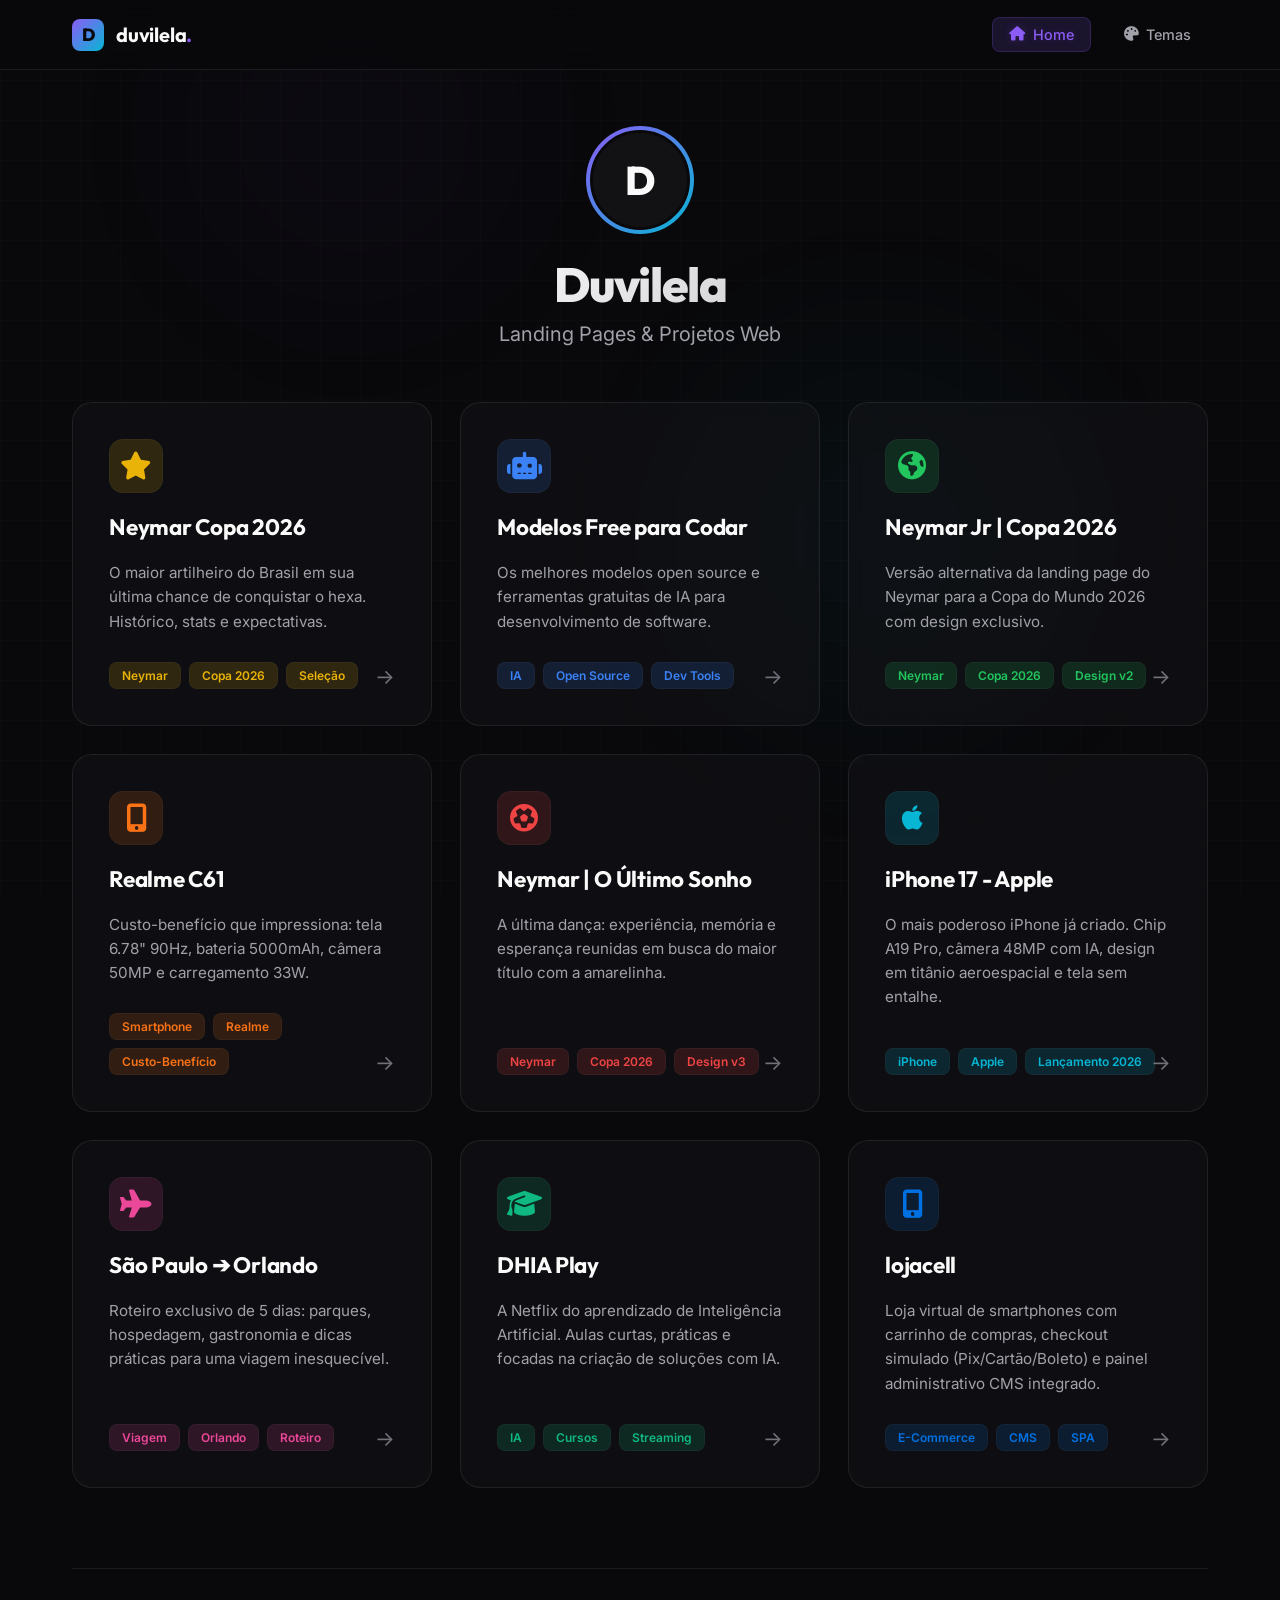
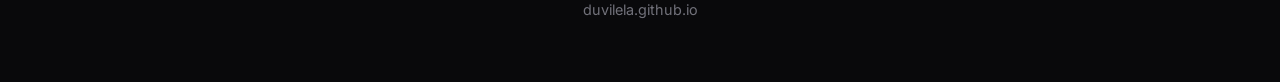
==== index.html @ 88ea94c5 "feat: add lojacell e-commerce store project and integrate into hub themes" ====
<!DOCTYPE html>
<html lang="pt-BR">
<head>
    <meta charset="UTF-8">
    <meta name="viewport" content="width=device-width, initial-scale=1.0">
    <title>duvilela | Portfólio de Projetos Web</title>
    <!-- Google Fonts & FontAwesome -->
    <link href="https://fonts.googleapis.com/css2?family=Inter:wght@300;400;500;600;700&family=Outfit:wght@400;500;600;700;800&display=swap" rel="stylesheet">
    <link href="https://cdnjs.cloudflare.com/ajax/libs/font-awesome/6.4.0/css/all.min.css" rel="stylesheet">
    <style>
        * { margin: 0; padding: 0; box-sizing: border-box; }

        :root {
            --bg: #09090b;
            --bg-card: rgba(24, 24, 27, 0.45);
            --bg-card-hover: rgba(24, 24, 27, 0.75);
            --border: rgba(255, 255, 255, 0.08);
            --text-primary: #fafafa;
            --text-secondary: #a1a1aa;
            --text-muted: #71717a;
            
            --accent-purple: #8b5cf6;
            --accent-purple-glow: rgba(139, 92, 246, 0.15);
            --accent-cyan: #06b6d4;
            --accent-cyan-glow: rgba(6, 182, 212, 0.15);
            
            --font-title: 'Outfit', sans-serif;
            --font-body: 'Inter', sans-serif;
            --transition: all 0.3s cubic-bezier(0.4, 0, 0.2, 1);
        }

        body {
            font-family: var(--font-body);
            background: var(--bg);
            color: var(--text-primary);
            min-height: 100vh;
            display: flex;
            flex-direction: column;
            padding-top: 90px;
            overflow-x: hidden;
        }

        /* Ambient Glow & Grid */
        .grid-bg {
            position: fixed;
            inset: 0;
            z-index: -2;
            background-size: 40px 40px;
            background-image: 
                linear-gradient(to right, rgba(255, 255, 255, 0.015) 1px, transparent 1px),
                linear-gradient(to bottom, rgba(255, 255, 255, 0.015) 1px, transparent 1px);
            pointer-events: none;
        }

        .orb {
            position: fixed;
            border-radius: 50%;
            filter: blur(100px);
            z-index: -1;
            opacity: 0.45;
            pointer-events: none;
        }
        .orb-1 {
            top: -10%;
            left: 10%;
            width: 450px;
            height: 450px;
            background: radial-gradient(circle, var(--accent-purple-glow) 0%, transparent 70%);
        }
        .orb-2 {
            bottom: 10%;
            right: 10%;
            width: 550px;
            height: 550px;
            background: radial-gradient(circle, var(--accent-cyan-glow) 0%, transparent 70%);
        }

        /* Loading Bar */
        .loading-bar {
            position: fixed;
            top: 70px;
            left: 0;
            height: 3px;
            background: linear-gradient(90deg, var(--accent-cyan), var(--accent-purple));
            width: 0%;
            z-index: 1001;
            transition: width 0.4s ease, opacity 0.3s ease;
            opacity: 0;
            pointer-events: none;
        }
        .loading-bar.loading {
            opacity: 1;
            width: 70%;
        }
        .loading-bar.loaded {
            width: 100%;
            opacity: 0;
        }

        /* Fixed Navbar */
        .navbar {
            position: fixed;
            top: 0;
            left: 0;
            right: 0;
            height: 70px;
            z-index: 1000;
            background: rgba(9, 9, 11, 0.75);
            backdrop-filter: blur(12px);
            -webkit-backdrop-filter: blur(12px);
            border-bottom: 1px solid var(--border);
            display: flex;
            align-items: center;
        }

        .nav-container {
            max-width: 1200px;
            width: 100%;
            margin: 0 auto;
            padding: 0 2rem;
            display: flex;
            justify-content: space-between;
            align-items: center;
        }

        .nav-left {
            display: flex;
            align-items: center;
        }

        .nav-brand {
            display: flex;
            align-items: center;
            gap: 0.75rem;
            text-decoration: none;
            color: var(--text-primary);
            font-family: var(--font-title);
            font-weight: 700;
            font-size: 1.25rem;
            letter-spacing: -0.01em;
            cursor: pointer;
            transition: var(--transition);
        }

        .brand-avatar {
            width: 32px;
            height: 32px;
            border-radius: 8px;
            background: linear-gradient(135deg, var(--accent-purple), var(--accent-cyan));
            color: var(--bg);
            display: flex;
            align-items: center;
            justify-content: center;
            font-weight: 800;
            font-size: 1.1rem;
        }

        .nav-brand .dot {
            color: var(--accent-purple);
            transition: var(--transition);
        }

        .nav-brand:hover .dot {
            color: var(--accent-cyan);
            text-shadow: 0 0 10px rgba(6, 182, 212, 0.6);
        }

        .nav-center {
            display: flex;
            align-items: center;
            justify-content: center;
            flex-grow: 1;
        }

        .status-badge {
            background: rgba(255, 255, 255, 0.05);
            border: 1px solid var(--border);
            padding: 0.4rem 1rem;
            border-radius: 30px;
            display: flex;
            align-items: center;
            gap: 0.5rem;
            font-size: 0.85rem;
            color: var(--text-secondary);
            animation: fadeInStatus 0.3s ease;
        }

        @keyframes fadeInStatus {
            from { opacity: 0; transform: translateY(-5px); }
            to { opacity: 1; transform: translateY(0); }
        }

        .pulse-dot {
            width: 8px;
            height: 8px;
            background-color: var(--accent-cyan);
            border-radius: 50%;
            box-shadow: 0 0 0 0 rgba(6, 182, 212, 0.7);
            animation: pulse 1.6s infinite;
        }

        @keyframes pulse {
            0% {
                transform: scale(0.95);
                box-shadow: 0 0 0 0 rgba(6, 182, 212, 0.7);
            }
            70% {
                transform: scale(1);
                box-shadow: 0 0 0 6px rgba(6, 182, 212, 0);
            }
            100% {
                transform: scale(0.95);
                box-shadow: 0 0 0 0 rgba(6, 182, 212, 0);
            }
        }

        .nav-right {
            display: flex;
            align-items: center;
            gap: 1rem;
        }

        .nav-btn {
            background: transparent;
            border: 1px solid transparent;
            color: var(--text-secondary);
            padding: 0.5rem 1rem;
            border-radius: 8px;
            cursor: pointer;
            font-family: var(--font-body);
            font-size: 0.9rem;
            font-weight: 500;
            display: flex;
            align-items: center;
            gap: 0.5rem;
            transition: var(--transition);
        }

        .nav-btn:hover {
            color: var(--text-primary);
            background: rgba(255, 255, 255, 0.04);
        }

        .nav-btn.active {
            color: var(--accent-purple);
            background: var(--accent-purple-glow);
            border-color: rgba(139, 92, 246, 0.2);
            text-shadow: 0 0 10px rgba(139, 92, 246, 0.2);
        }

        .nav-link {
            text-decoration: none;
            color: var(--text-secondary);
            padding: 0.5rem 1rem;
            border-radius: 8px;
            font-size: 0.9rem;
            font-weight: 500;
            display: flex;
            align-items: center;
            gap: 0.5rem;
            transition: var(--transition);
        }

        .nav-link:hover {
            color: var(--text-primary);
            background: rgba(255, 255, 255, 0.04);
        }

        /* Hub View Container */
        .container {
            max-width: 1200px;
            width: 100%;
            margin: 0 auto;
            padding: 2.5rem 2rem 4rem;
            text-align: center;
            animation: slideIn 0.5s cubic-bezier(0.16, 1, 0.3, 1);
        }

        @keyframes slideIn {
            from { opacity: 0; transform: translateY(15px); }
            to { opacity: 1; transform: translateY(0); }
        }

        .hub-header {
            margin-bottom: 3.5rem;
        }

        /* Avatar glow */
        .avatar-glow {
            position: relative;
            width: 100px;
            height: 100px;
            margin: 0 auto 1.5rem;
            display: flex;
            align-items: center;
            justify-content: center;
        }
        .avatar-glow::before {
            content: '';
            position: absolute;
            inset: -4px;
            border-radius: 50%;
            background: linear-gradient(135deg, var(--accent-purple), var(--accent-cyan));
            z-index: -1;
            animation: rotateGlow 6s linear infinite;
        }
        .avatar {
            width: 100%;
            height: 100%;
            border-radius: 50%;
            background: #121214;
            border: 3px solid var(--bg);
            display: flex;
            align-items: center;
            justify-content: center;
            font-size: 2.5rem;
            font-weight: 800;
            color: var(--text-primary);
            font-family: var(--font-title);
        }
        @keyframes rotateGlow {
            0% { transform: rotate(0deg); filter: hue-rotate(0deg); }
            100% { transform: rotate(360deg); filter: hue-rotate(360deg); }
        }

        h1 {
            font-family: var(--font-title);
            font-size: 3rem;
            font-weight: 800;
            margin-bottom: 0.5rem;
            letter-spacing: -0.03em;
            background: linear-gradient(135deg, #ffffff 30%, var(--text-secondary) 100%);
            -webkit-background-clip: text;
            -webkit-text-fill-color: transparent;
        }

        .subtitle {
            color: var(--text-secondary);
            font-size: 1.25rem;
            font-weight: 400;
            margin-bottom: 1rem;
            max-width: 600px;
            margin-left: auto;
            margin-right: auto;
        }

        .social-links {
            display: flex;
            justify-content: center;
            gap: 1rem;
            margin-top: 1.5rem;
        }

        .social-icon-btn {
            color: var(--text-secondary);
            font-size: 1.2rem;
            width: 40px;
            height: 40px;
            border-radius: 50%;
            border: 1px solid var(--border);
            background: rgba(255, 255, 255, 0.02);
            display: flex;
            align-items: center;
            justify-content: center;
            text-decoration: none;
            transition: var(--transition);
        }

        .social-icon-btn:hover {
            color: var(--text-primary);
            border-color: rgba(255, 255, 255, 0.2);
            background: rgba(255, 255, 255, 0.05);
            transform: translateY(-2px);
        }

        /* Cards Grid */
        .cards {
            display: grid;
            grid-template-columns: repeat(auto-fit, minmax(340px, 1fr));
            gap: 1.75rem;
            margin-top: 1rem;
        }

        .card {
            background: var(--bg-card);
            backdrop-filter: blur(8px);
            -webkit-backdrop-filter: blur(8px);
            border: 1px solid var(--border);
            border-radius: 20px;
            padding: 2.25rem;
            text-align: left;
            text-decoration: none;
            color: inherit;
            transition: var(--transition);
            position: relative;
            overflow: hidden;
            display: flex;
            flex-direction: column;
            gap: 1.25rem;
        }

        .card::before {
            content: '';
            position: absolute;
            top: 0;
            left: 0;
            right: 0;
            height: 4px;
            background: var(--card-color, var(--accent-purple));
            transition: opacity 0.35s ease;
            opacity: 0;
        }

        .card:hover {
            transform: translateY(-6px);
            border-color: var(--card-color, var(--accent-purple));
            box-shadow: 0 20px 40px var(--card-color-glow, var(--accent-purple-glow));
            background: var(--bg-card-hover);
        }

        .card:hover::before {
            opacity: 1;
        }

        .card-icon {
            font-size: 1.75rem;
            width: 54px;
            height: 54px;
            border-radius: 14px;
            display: flex;
            align-items: center;
            justify-content: center;
            background: var(--card-color-glow, var(--accent-purple-glow));
            color: var(--card-color, var(--accent-purple));
            border: 1px solid rgba(255, 255, 255, 0.03);
            transition: var(--transition);
        }

        .card:hover .card-icon {
            transform: scale(1.05);
            border-color: rgba(255, 255, 255, 0.1);
        }

        .card h2 {
            font-family: var(--font-title);
            font-size: 1.4rem;
            font-weight: 700;
            letter-spacing: -0.01em;
            color: var(--text-primary);
        }

        .card p {
            color: var(--text-secondary);
            font-size: 0.95rem;
            line-height: 1.6;
            margin-bottom: 0.5rem;
        }

        .card-tags {
            display: flex;
            gap: 0.5rem;
            flex-wrap: wrap;
            margin-top: auto;
        }

        .tag {
            padding: 0.3rem 0.75rem;
            border-radius: 8px;
            font-size: 0.75rem;
            font-weight: 600;
            background: var(--card-color-glow, var(--accent-purple-glow));
            color: var(--card-color, var(--accent-purple));
            border: 1px solid rgba(255, 255, 255, 0.03);
        }

        .card-arrow {
            position: absolute;
            bottom: 2.25rem;
            right: 2.25rem;
            font-size: 1.3rem;
            color: var(--text-muted);
            transition: var(--transition);
        }

        .card:hover .card-arrow {
            color: var(--card-color, var(--text-primary));
            transform: translateX(6px);
        }

        /* Footer */
        footer {
            margin-top: 5rem;
            color: var(--text-muted);
            font-size: 0.9rem;
            border-top: 1px solid var(--border);
            padding-top: 2rem;
            width: 100%;
        }

        footer a {
            color: var(--accent-cyan);
            text-decoration: none;
            font-weight: 500;
            transition: var(--transition);
        }

        footer a:hover {
            color: var(--accent-purple);
            text-decoration: underline;
        }

        /* Iframe View CSS */
        #iframe-view {
            position: fixed;
            top: 70px;
            left: 0;
            right: 0;
            bottom: 0;
            width: 100%;
            height: calc(100vh - 70px);
            overflow: hidden;
            background: var(--bg);
            display: none;
            opacity: 0;
            transform: translateY(15px);
            z-index: 10;
        }

        #project-iframe {
            width: 100%;
            height: 100%;
            border: none;
            background: var(--bg);
        }

        /* SPA transitions */
        .fade-out {
            opacity: 0;
            transform: translateY(-15px);
            transition: opacity 0.3s cubic-bezier(0.16, 1, 0.3, 1), transform 0.3s cubic-bezier(0.16, 1, 0.3, 1);
        }
        
        .fade-in {
            opacity: 1 !important;
            transform: translateY(0) !important;
            transition: opacity 0.35s cubic-bezier(0.16, 1, 0.3, 1), transform 0.35s cubic-bezier(0.16, 1, 0.3, 1);
        }

        /* Responsiveness */
        @media (max-width: 768px) {
            body {
                padding-top: 80px;
            }
            .navbar {
                height: 60px;
            }
            #iframe-view {
                top: 60px;
                height: calc(100vh - 60px);
            }
            .loading-bar {
                top: 60px;
            }
            h1 { font-size: 2.25rem; }
            .cards { grid-template-columns: 1fr; }
            .nav-container { padding: 0 1.25rem; }
            .nav-status { display: none; }
            .nav-btn span, .nav-link span { display: none; }
            .nav-btn, .nav-link { padding: 0.5rem; }
        }

        /* Theme Selector Modal */
        .theme-modal-overlay {
            position: fixed;
            inset: 0;
            background: rgba(0, 0, 0, 0.75);
            backdrop-filter: blur(8px);
            -webkit-backdrop-filter: blur(8px);
            display: none;
            align-items: center;
            justify-content: center;
            z-index: 2000;
            opacity: 0;
            transition: opacity 0.3s ease;
        }
        .theme-modal-overlay.active {
            display: flex;
            opacity: 1;
        }
        .theme-modal-content {
            background: #18181b;
            border: 1px solid rgba(255, 255, 255, 0.08);
            border-radius: 20px;
            max-width: 680px;
            width: 90%;
            padding: 2rem;
            box-shadow: 0 25px 50px -12px rgba(0, 0, 0, 0.5);
            transform: translateY(20px);
            transition: transform 0.3s ease;
            color: #fafafa;
            text-align: left;
        }
        .theme-modal-overlay.active .theme-modal-content {
            transform: translateY(0);
        }
        .theme-modal-header {
            display: flex;
            justify-content: space-between;
            align-items: center;
            margin-bottom: 1.5rem;
            border-bottom: 1px solid rgba(255, 255, 255, 0.08);
            padding-bottom: 1rem;
        }
        .theme-modal-header h2 {
            font-size: 1.4rem;
            font-weight: 700;
            letter-spacing: -0.02em;
            color: #ffffff;
        }
        .theme-modal-close-btn {
            background: transparent;
            border: none;
            color: #a1a1aa;
            font-size: 1.8rem;
            cursor: pointer;
            line-height: 1;
            transition: color 0.2s;
        }
        .theme-modal-close-btn:hover {
            color: #ffffff;
        }
        .theme-grid {
            display: grid;
            grid-template-columns: repeat(auto-fill, minmax(260px, 1fr));
            gap: 1rem;
            max-height: 400px;
            overflow-y: auto;
            padding-right: 0.5rem;
        }
        .theme-grid::-webkit-scrollbar {
            width: 6px;
        }
        .theme-grid::-webkit-scrollbar-track {
            background: transparent;
        }
        .theme-grid::-webkit-scrollbar-thumb {
            background: rgba(255, 255, 255, 0.1);
            border-radius: 999px;
        }
        .theme-option-card {
            background: rgba(255, 255, 255, 0.02);
            border: 1px solid rgba(255, 255, 255, 0.06);
            border-radius: 12px;
            padding: 1.25rem;
            text-decoration: none;
            color: inherit;
            display: flex;
            flex-direction: column;
            gap: 0.5rem;
            transition: all 0.2s ease;
            position: relative;
            overflow: hidden;
        }
        .theme-option-card:hover {
            background: rgba(255, 255, 255, 0.06);
            border-color: rgba(255, 255, 255, 0.15);
            transform: translateY(-2px);
        }
        .theme-option-card.current {
            border-color: #3b82f6;
            background: rgba(59, 130, 246, 0.05);
        }
        .theme-preview-glow {
            position: absolute;
            top: 0; right: 0;
            width: 60px; height: 60px;
            filter: blur(25px);
            opacity: 0.15;
            pointer-events: none;
            transition: opacity 0.2s;
        }
        .theme-option-card:hover .theme-preview-glow {
            opacity: 0.3;
        }
        .theme-option-card h3 {
            font-size: 1rem;
            font-weight: 600;
            color: #ffffff;
            margin-bottom: 0.2rem;
        }
        .theme-option-card p {
            font-size: 0.8rem;
            color: #a1a1aa;
            line-height: 1.4;
        }
        .theme-badge {
            align-self: flex-start;
            font-size: 0.7rem;
            font-weight: 600;
            padding: 0.15rem 0.45rem;
            border-radius: 4px;
            background: rgba(255, 255, 255, 0.05);
            color: #d4d4d8;
            border: 1px solid rgba(255, 255, 255, 0.05);
        }
        .theme-option-card.current .theme-badge {
            background: rgba(59, 130, 246, 0.15);
            color: #60a5fa;
            border-color: rgba(59, 130, 246, 0.25);
        }
    </style>
</head>
<body>
    <div class="grid-bg"></div>
    <div class="orb orb-1"></div>
    <div class="orb orb-2"></div>

    <!-- Top Loading Indicator -->
    <div class="loading-bar" id="loading-bar"></div>

    <!-- Fixed Header / Navbar -->
    <nav class="navbar">
        <div class="nav-container">
            <div class="nav-left">
                <a href="#" class="nav-brand" id="nav-brand">
                    <span class="brand-avatar">D</span>
                    <span class="brand-text">duvilela<span class="dot">.</span></span>
                </a>
            </div>
            
            <div class="nav-center" id="nav-status">
                <div class="status-badge" style="display: none;">
                    <span class="pulse-dot"></span>
                    <span class="status-text">Visualizando: </span>
                </div>
            </div>

            <div class="nav-right">
                <button class="nav-btn active" id="btn-home">
                    <i class="fa-solid fa-house"></i>
                    <span>Home</span>
                </button>
                <button class="nav-btn" id="btn-theme-switcher" title="Trocar Tema">
                    <i class="fa-solid fa-palette"></i>
                    <span>Temas</span>
                </button>
                <!-- <a href="https://github.com/duvilela" target="_blank" class="nav-link">
                    <i class="fa-brands fa-github"></i>
                    <span>GitHub</span>
                </a> -->
            </div>
        </div>
    </nav>

    <!-- PORTFOLIO HUB (CARDS VIEW) -->
    <main class="container" id="hub-view">
        <header class="hub-header">
            <div class="avatar-glow">
                <div class="avatar">D</div>
            </div>
            <h1>Duvilela</h1>
            <p class="subtitle">Landing Pages & Projetos Web</p>
            <!-- <div class="social-links">
                <a href="https://github.com/duvilela" target="_blank" class="social-icon-btn" title="GitHub"><i class="fa-brands fa-github"></i></a>
            </div> -->
        </header>

        <div class="cards">
            <!-- Neymar Copa 2026 -->
            <a href="neymarjr/index1.html" class="card" style="--card-color: #eab308; --card-color-glow: rgba(234, 179, 8, 0.15);">
                <div class="card-icon"><i class="fa-solid fa-star"></i></div>
                <h2>Neymar Copa 2026</h2>
                <p>O maior artilheiro do Brasil em sua última chance de conquistar o hexa. Histórico, stats e expectativas.</p>
                <div class="card-tags">
                    <span class="tag">Neymar</span>
                    <span class="tag">Copa 2026</span>
                    <span class="tag">Seleção</span>
                </div>
                <span class="card-arrow">→</span>
            </a>

            <!-- Modelos Free para Codar -->
            <a href="codar/index2.html" class="card" style="--card-color: #3b82f6; --card-color-glow: rgba(59, 130, 246, 0.15);">
                <div class="card-icon"><i class="fa-solid fa-robot"></i></div>
                <h2>Modelos Free para Codar</h2>
                <p>Os melhores modelos open source e ferramentas gratuitas de IA para desenvolvimento de software.</p>
                <div class="card-tags">
                    <span class="tag">IA</span>
                    <span class="tag">Open Source</span>
                    <span class="tag">Dev Tools</span>
                </div>
                <span class="card-arrow">→</span>
            </a>

            <!-- Neymar Jr Copa 2026 v2 -->
            <a href="neymarjr/index3.html" class="card" style="--card-color: #22c55e; --card-color-glow: rgba(34, 197, 94, 0.15);">
                <div class="card-icon"><i class="fa-solid fa-earth-americas"></i></div>
                <h2>Neymar Jr | Copa 2026</h2>
                <p>Versão alternativa da landing page do Neymar para a Copa do Mundo 2026 com design exclusivo.</p>
                <div class="card-tags">
                    <span class="tag">Neymar</span>
                    <span class="tag">Copa 2026</span>
                    <span class="tag">Design v2</span>
                </div>
                <span class="card-arrow">→</span>
            </a>

            <!-- Realme C61 -->
            <a href="realmec61/realme-c61.html" class="card" style="--card-color: #f97316; --card-color-glow: rgba(249, 115, 22, 0.15);">
                <div class="card-icon"><i class="fa-solid fa-mobile-screen-button"></i></div>
                <h2>Realme C61</h2>
                <p>Custo-benefício que impressiona: tela 6.78" 90Hz, bateria 5000mAh, câmera 50MP e carregamento 33W.</p>
                <div class="card-tags">
                    <span class="tag">Smartphone</span>
                    <span class="tag">Realme</span>
                    <span class="tag">Custo-Benefício</span>
                </div>
                <span class="card-arrow">→</span>
            </a>

            <!-- Neymar Último Sonho -->
            <a href="neymarjr/index4.html" class="card" style="--card-color: #ef4444; --card-color-glow: rgba(239, 68, 68, 0.15);">
                <div class="card-icon"><i class="fa-solid fa-soccer-ball"></i></div>
                <h2>Neymar | O Último Sonho</h2>
                <p>A última dança: experiência, memória e esperança reunidas em busca do maior título com a amarelinha.</p>
                <div class="card-tags">
                    <span class="tag">Neymar</span>
                    <span class="tag">Copa 2026</span>
                    <span class="tag">Design v3</span>
                </div>
                <span class="card-arrow">→</span>
            </a>

            <!-- iPhone 17 -->
            <a href="grokfast/index.html" class="card" style="--card-color: #06b6d4; --card-color-glow: rgba(6, 182, 212, 0.15);">
                <div class="card-icon"><i class="fa-brands fa-apple"></i></div>
                <h2>iPhone 17 - Apple</h2>
                <p>O mais poderoso iPhone já criado. Chip A19 Pro, câmera 48MP com IA, design em titânio aeroespacial e tela sem entalhe.</p>
                <div class="card-tags">
                    <span class="tag">iPhone</span>
                    <span class="tag">Apple</span>
                    <span class="tag">Lançamento 2026</span>
                </div>
                <span class="card-arrow">→</span>
            </a>

            <!-- São Paulo -> Orlando -->
            <a href="itinerario-orlando/index.html" class="card" style="--card-color: #ec4899; --card-color-glow: rgba(236, 72, 153, 0.15);">
                <div class="card-icon"><i class="fa-solid fa-plane"></i></div>
                <h2>São Paulo ➔ Orlando</h2>
                <p>Roteiro exclusivo de 5 dias: parques, hospedagem, gastronomia e dicas práticas para uma viagem inesquecível.</p>
                <div class="card-tags">
                    <span class="tag">Viagem</span>
                    <span class="tag">Orlando</span>
                    <span class="tag">Roteiro</span>
                </div>
                <span class="card-arrow">→</span>
            </a>

            <!-- DHIA Play -->
            <a href="webcursos/index.html" class="card" style="--card-color: #10b981; --card-color-glow: rgba(16, 185, 129, 0.15);">
                <div class="card-icon"><i class="fa-solid fa-graduation-cap"></i></div>
                <h2>DHIA Play</h2>
                <p>A Netflix do aprendizado de Inteligência Artificial. Aulas curtas, práticas e focadas na criação de soluções com IA.</p>
                <div class="card-tags">
                    <span class="tag">IA</span>
                    <span class="tag">Cursos</span>
                    <span class="tag">Streaming</span>
                </div>
                <span class="card-arrow">→</span>
            </a>

            <!-- lojacell -->
            <a href="lojacell/index.html" class="card" style="--card-color: #0071e3; --card-color-glow: rgba(0, 113, 227, 0.15);">
                <div class="card-icon"><i class="fa-solid fa-mobile-screen-button"></i></div>
                <h2>lojacell</h2>
                <p>Loja virtual de smartphones com carrinho de compras, checkout simulado (Pix/Cartão/Boleto) e painel administrativo CMS integrado.</p>
                <div class="card-tags">
                    <span class="tag">E-Commerce</span>
                    <span class="tag">CMS</span>
                    <span class="tag">SPA</span>
                </div>
                <span class="card-arrow">→</span>
            </a>
        </div>

        <footer>
            <p><!-- <a href="https://github.com/duvilela" target="_blank">GitHub</a> · --> duvilela.github.io</p>
        </footer>
    </main>

    <!-- SUB-PROJECT IFRAME (SPA CONTAINER) -->
    <div id="iframe-view">
        <iframe id="project-iframe" src="about:blank"></iframe>
    </div>

    <!-- Theme Selector Modal -->
    <div id="theme-modal" class="theme-modal-overlay">
        <div class="theme-modal-content">
            <div class="theme-modal-header">
                <h2>Selecione um Tema para o Hub</h2>
                <button id="theme-modal-close" class="theme-modal-close-btn">&times;</button>
            </div>
            <div class="theme-grid">
                <!-- Theme 1 (Modern Creative - now index.html) -->
                <a href="index.html" class="theme-option-card current" id="theme-card-1">
                    <div class="theme-preview-glow" style="background: linear-gradient(135deg, #8b5cf6, #06b6d4);"></div>
                    <h3>Modern Creative</h3>
                    <p>Vidro fosco (glassmorphism) com tons roxo e ciano.</p>
                    <span class="theme-badge">Futurista (Principal)</span>
                </a>
                <!-- Theme 2 (Original Hub - now index2.html) -->
                <a href="index2.html" class="theme-option-card" id="theme-card-2">
                    <div class="theme-preview-glow" style="background: linear-gradient(135deg, #22c55e, #06b6d4);"></div>
                    <h3>Original Hub</h3>
                    <p>Retro-Modern Dark com brilhos verde/ciano e emojis.</p>
                    <span class="theme-badge">Original</span>
                </a>
                <!-- Theme 3 -->
                <a href="index3.html" class="theme-option-card" id="theme-card-3">
                    <div class="theme-preview-glow" style="background: linear-gradient(135deg, #3b82f6, #09090b);"></div>
                    <h3>Cyberpunk AI</h3>
                    <p>Tema de inteligência artificial com grade e neon azul.</p>
                    <span class="theme-badge">Tecnológico</span>
                </a>
                <!-- Theme 4 -->
                <a href="index4.html" class="theme-option-card" id="theme-card-4">
                    <div class="theme-preview-glow" style="background: linear-gradient(135deg, #2563eb, #eff6ff);"></div>
                    <h3>Clean Light</h3>
                    <p>Design corporativo, minimalista e profissional em modo claro.</p>
                    <span class="theme-badge">Corporativo</span>
                </a>
                <!-- Theme 5 -->
                <a href="index5.html" class="theme-option-card" id="theme-card-5">
                    <div class="theme-preview-glow" style="background: linear-gradient(135deg, #6366f1, #0ea5e9);"></div>
                    <h3>Premium Dark</h3>
                    <p>Visual executivo em titânio e aço com acentos índigo.</p>
                    <span class="theme-badge">Premium</span>
                </a>
            </div>
        </div>
    </div>

    <!-- SPA logic -->
    <script>
        const hubView = document.getElementById('hub-view');
        const iframeView = document.getElementById('iframe-view');
        const iframeEl = document.getElementById('project-iframe');
        const btnHome = document.getElementById('btn-home');
        const navBrand = document.getElementById('nav-brand');
        const navStatus = document.getElementById('nav-status');
        const statusText = navStatus.querySelector('.status-text');
        const statusBadge = navStatus.querySelector('.status-badge');
        const loadingBar = document.getElementById('loading-bar');

        // Initial state
        history.replaceState({view: 'hub'}, '', window.location.pathname);

        function openProject(url, title, pushState = true) {
            // Show loading bar
            loadingBar.className = 'loading-bar loading';
            
            // Set src of iframe
            iframeEl.src = url;
            
            // Show iframe container
            iframeView.style.display = 'block';
            
            // Fade out hub
            hubView.classList.add('fade-out');
            
            setTimeout(() => {
                hubView.style.display = 'none';
                iframeView.classList.add('fade-in');
                
                // Update status badge
                statusText.textContent = `Visualizando: ${title}`;
                statusBadge.style.display = 'flex';
                
                // Toggle active navbar tab
                btnHome.classList.remove('active');
                
                if (pushState) {
                    const hash = '#' + encodeURIComponent(title.toLowerCase().trim().replace(/\s+/g, '-'));
                    history.pushState({view: 'project', url: url, title: title}, '', hash);
                }
            }, 300);
        }

        function showHome(e, pushState = true) {
            if (e) e.preventDefault();
            
            if (iframeView.style.display === 'none' || !iframeView.style.display) return;
            
            loadingBar.className = 'loading-bar';
            
            // Fade out iframe
            iframeView.classList.remove('fade-in');
            iframeView.classList.add('fade-out');
            
            setTimeout(() => {
                iframeView.style.display = 'none';
                iframeView.classList.remove('fade-out');
                iframeEl.src = 'about:blank'; // reset to save memory/stop media
                
                hubView.style.display = 'block';
                setTimeout(() => {
                    hubView.classList.remove('fade-out');
                }, 50);
                
                statusBadge.style.display = 'none';
                btnHome.classList.add('active');
                
                if (pushState) {
                    history.pushState({view: 'hub'}, '', window.location.pathname);
                }
            }, 300);
        }

        // Iframe load listener
        iframeEl.onload = function() {
            loadingBar.className = 'loading-bar loaded';
            setTimeout(() => {
                loadingBar.className = 'loading-bar';
            }, 400);
        };

        // Click handlers for cards
        document.querySelectorAll('.card').forEach(card => {
            card.addEventListener('click', function(e) {
                e.preventDefault();
                const url = this.getAttribute('href');
                const title = this.querySelector('h2').textContent;
                openProject(url, title);
            });
        });

        btnHome.addEventListener('click', e => showHome(e));
        navBrand.addEventListener('click', e => showHome(e));

        // Popstate browser navigation
        window.addEventListener('popstate', function(e) {
            if (e.state && e.state.view === 'project') {
                openProject(e.state.url, e.state.title, false);
            } else {
                showHome(null, false);
            }
        });

        // Theme Switcher Logic
        const themeModal = document.getElementById('theme-modal');
        const btnThemeSwitcher = document.getElementById('btn-theme-switcher');
        const brandAvatar = document.querySelector('.brand-avatar');
        const themeModalClose = document.getElementById('theme-modal-close');

        function openThemeModal(e) {
            if (e) e.preventDefault();
            themeModal.style.display = 'flex';
            setTimeout(() => {
                themeModal.classList.add('active');
            }, 10);
        }

        function closeThemeModal() {
            themeModal.classList.remove('active');
            setTimeout(() => {
                themeModal.style.display = 'none';
            }, 300);
        }

        if (btnThemeSwitcher) btnThemeSwitcher.addEventListener('click', openThemeModal);
        if (brandAvatar) {
            brandAvatar.style.cursor = 'pointer';
            brandAvatar.addEventListener('click', openThemeModal);
        }
        if (themeModalClose) themeModalClose.addEventListener('click', closeThemeModal);
        
        themeModal.addEventListener('click', function(e) {
            if (e.target === themeModal) {
                closeThemeModal();
            }
        });
    </script>
</body>
</html>
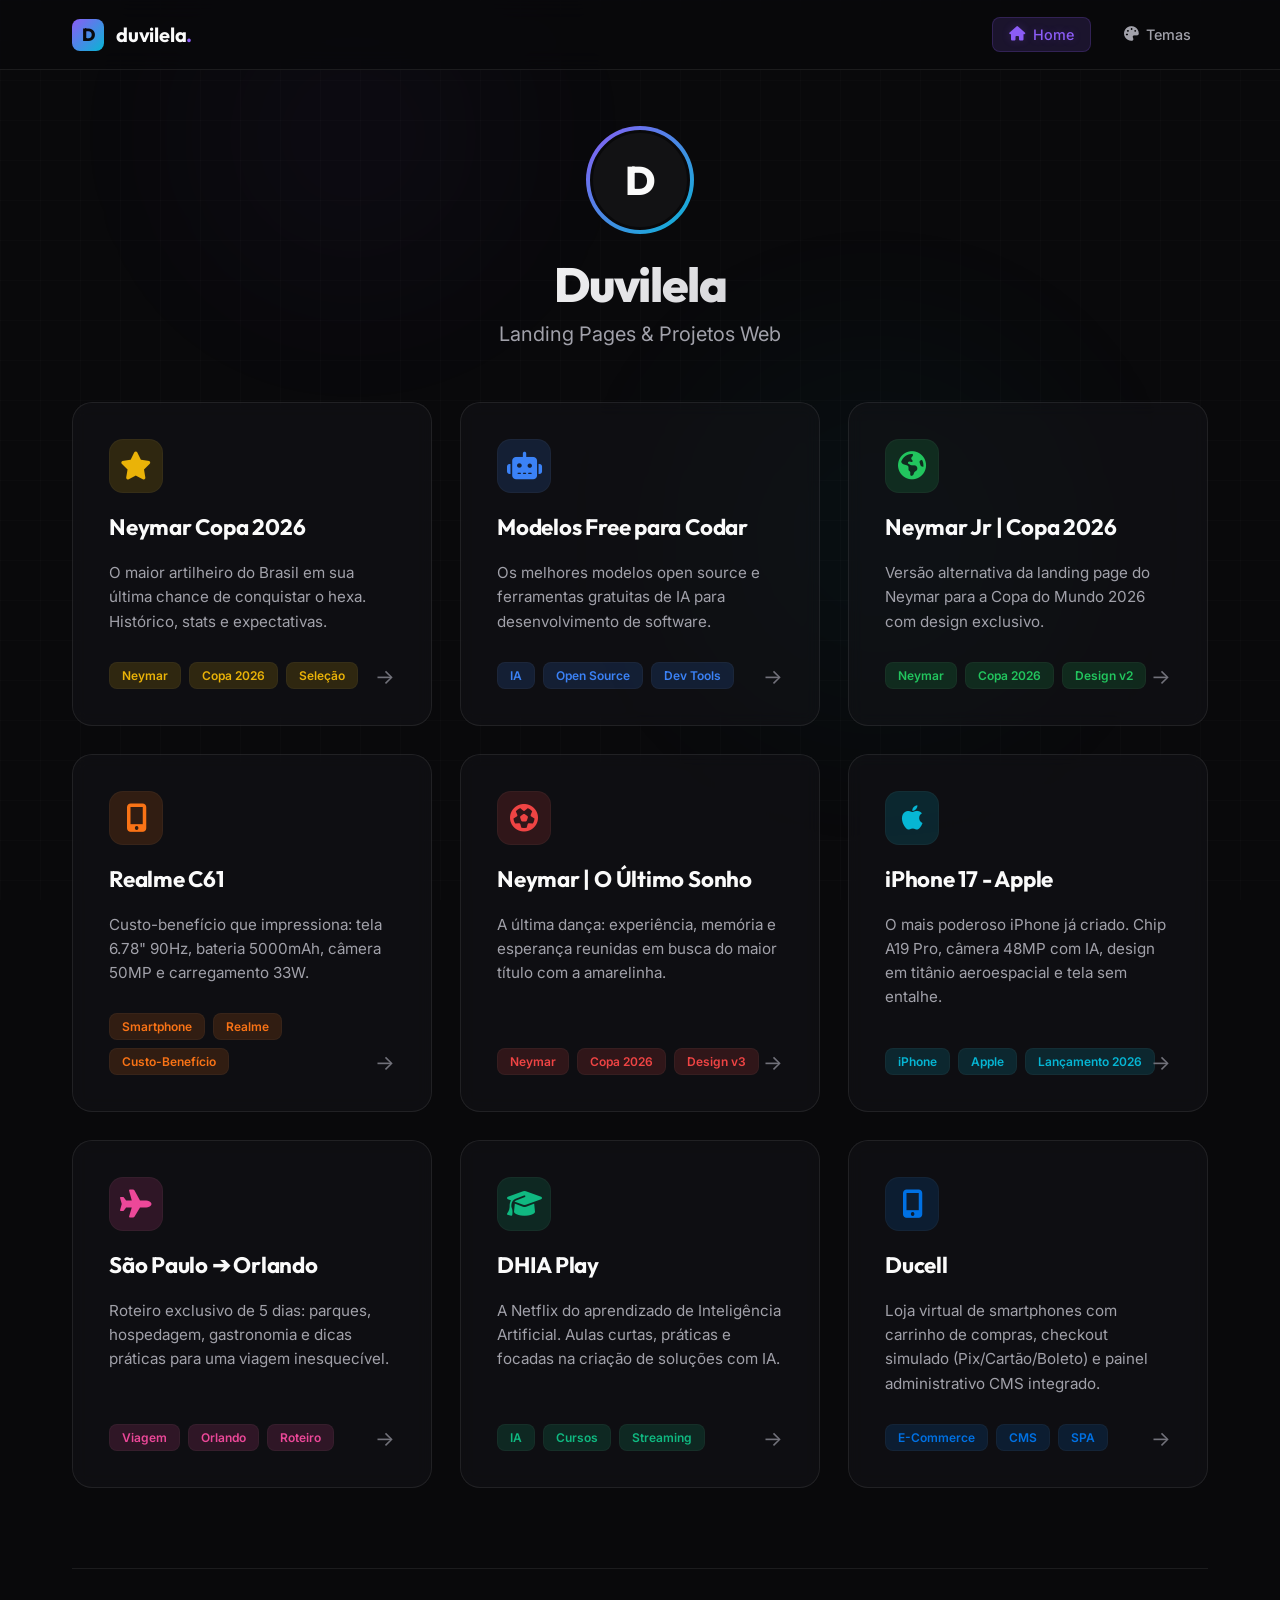
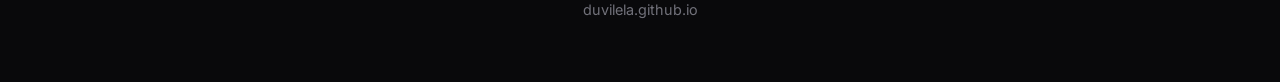
==== commit 6331ab98: "chore: rename e-commerce brand to Ducell" ====
--- a/index.html
+++ b/index.html
@@ -870,10 +870,10 @@
                 <span class="card-arrow">→</span>
             </a>
 
-            <!-- lojacell -->
+            <!-- Ducell -->
             <a href="lojacell/index.html" class="card" style="--card-color: #0071e3; --card-color-glow: rgba(0, 113, 227, 0.15);">
                 <div class="card-icon"><i class="fa-solid fa-mobile-screen-button"></i></div>
-                <h2>lojacell</h2>
+                <h2>Ducell</h2>
                 <p>Loja virtual de smartphones com carrinho de compras, checkout simulado (Pix/Cartão/Boleto) e painel administrativo CMS integrado.</p>
                 <div class="card-tags">
                     <span class="tag">E-Commerce</span>
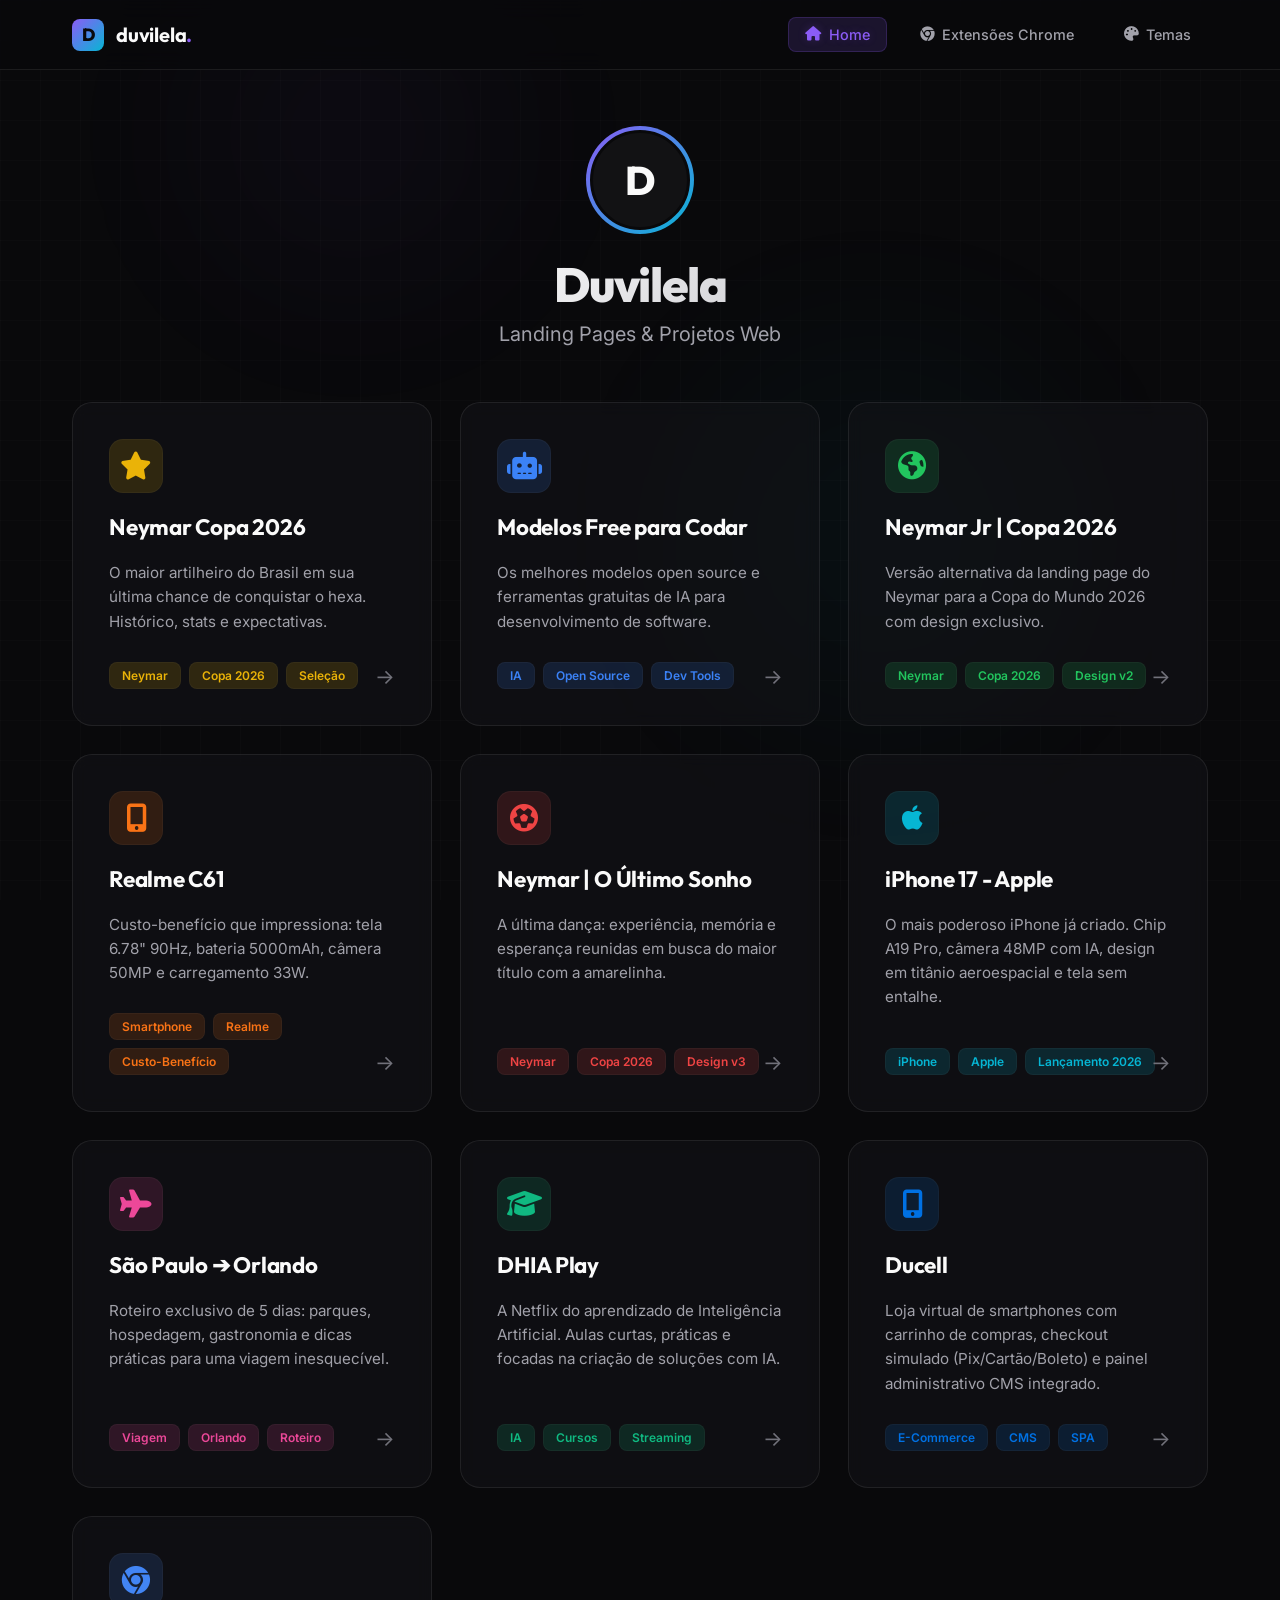
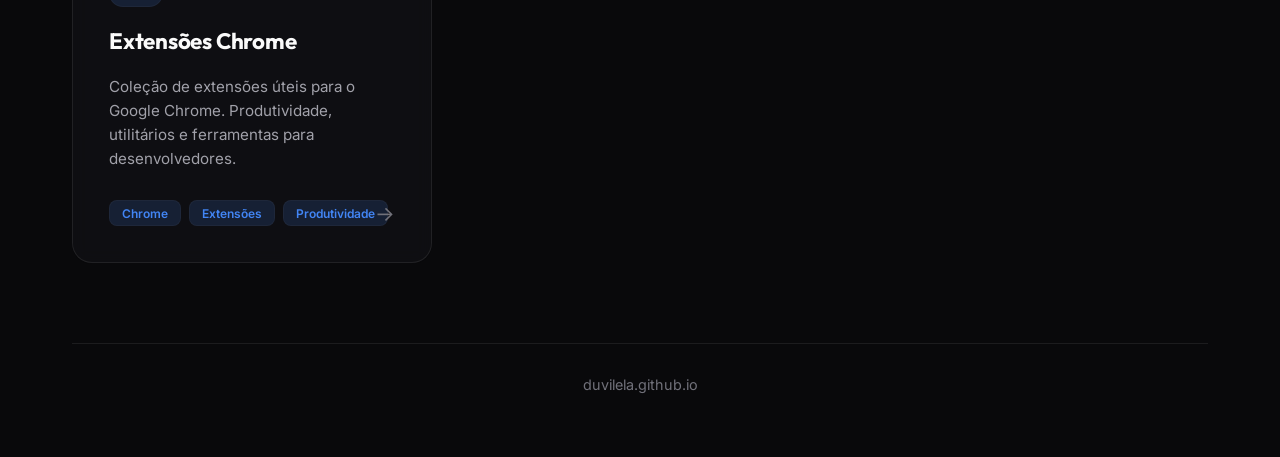
==== commit 97a2df19: "feat: add Chrome Extensions button and card with full page redirect" ====
--- a/index.html
+++ b/index.html
@@ -740,6 +740,10 @@
                     <i class="fa-solid fa-house"></i>
                     <span>Home</span>
                 </button>
+                <button class="nav-btn" id="btn-extensions" title="Extensões Chrome">
+                    <i class="fa-brands fa-chrome"></i>
+                    <span>Extensões Chrome</span>
+                </button>
                 <button class="nav-btn" id="btn-theme-switcher" title="Trocar Tema">
                     <i class="fa-solid fa-palette"></i>
                     <span>Temas</span>
@@ -879,6 +883,19 @@
                     <span class="tag">E-Commerce</span>
                     <span class="tag">CMS</span>
                     <span class="tag">SPA</span>
+                </div>
+                <span class="card-arrow">→</span>
+            </a>
+
+            <!-- Extensões Chrome -->
+            <a href="https://duvilela.github.io/dev-chrome/" class="card" style="--card-color: #4285f4; --card-color-glow: rgba(66, 133, 244, 0.15);">
+                <div class="card-icon"><i class="fa-brands fa-chrome"></i></div>
+                <h2>Extensões Chrome</h2>
+                <p>Coleção de extensões úteis para o Google Chrome. Produtividade, utilitários e ferramentas para desenvolvedores.</p>
+                <div class="card-tags">
+                    <span class="tag">Chrome</span>
+                    <span class="tag">Extensões</span>
+                    <span class="tag">Produtividade</span>
                 </div>
                 <span class="card-arrow">→</span>
             </a>
@@ -979,6 +996,14 @@
                 
                 // Toggle active navbar tab
                 btnHome.classList.remove('active');
+                const btnExtensions = document.getElementById('btn-extensions');
+                if (btnExtensions) {
+                    if (title === 'Extensões Chrome') {
+                        btnExtensions.classList.add('active');
+                    } else {
+                        btnExtensions.classList.remove('active');
+                    }
+                }
                 
                 if (pushState) {
                     const hash = '#' + encodeURIComponent(title.toLowerCase().trim().replace(/\s+/g, '-'));
@@ -1010,6 +1035,8 @@
                 
                 statusBadge.style.display = 'none';
                 btnHome.classList.add('active');
+                const btnExtensions = document.getElementById('btn-extensions');
+                if (btnExtensions) btnExtensions.classList.remove('active');
                 
                 if (pushState) {
                     history.pushState({view: 'hub'}, '', window.location.pathname);
@@ -1028,14 +1055,21 @@
         // Click handlers for cards
         document.querySelectorAll('.card').forEach(card => {
             card.addEventListener('click', function(e) {
+                const url = this.getAttribute('href');
+                if (url.startsWith('http')) return;
                 e.preventDefault();
-                const url = this.getAttribute('href');
                 const title = this.querySelector('h2').textContent;
                 openProject(url, title);
             });
         });
 
         btnHome.addEventListener('click', e => showHome(e));
+        const btnExtensions = document.getElementById('btn-extensions');
+        if (btnExtensions) {
+            btnExtensions.addEventListener('click', function(e) {
+                window.location.href = 'https://duvilela.github.io/dev-chrome/';
+            });
+        }
         navBrand.addEventListener('click', e => showHome(e));
 
         // Popstate browser navigation
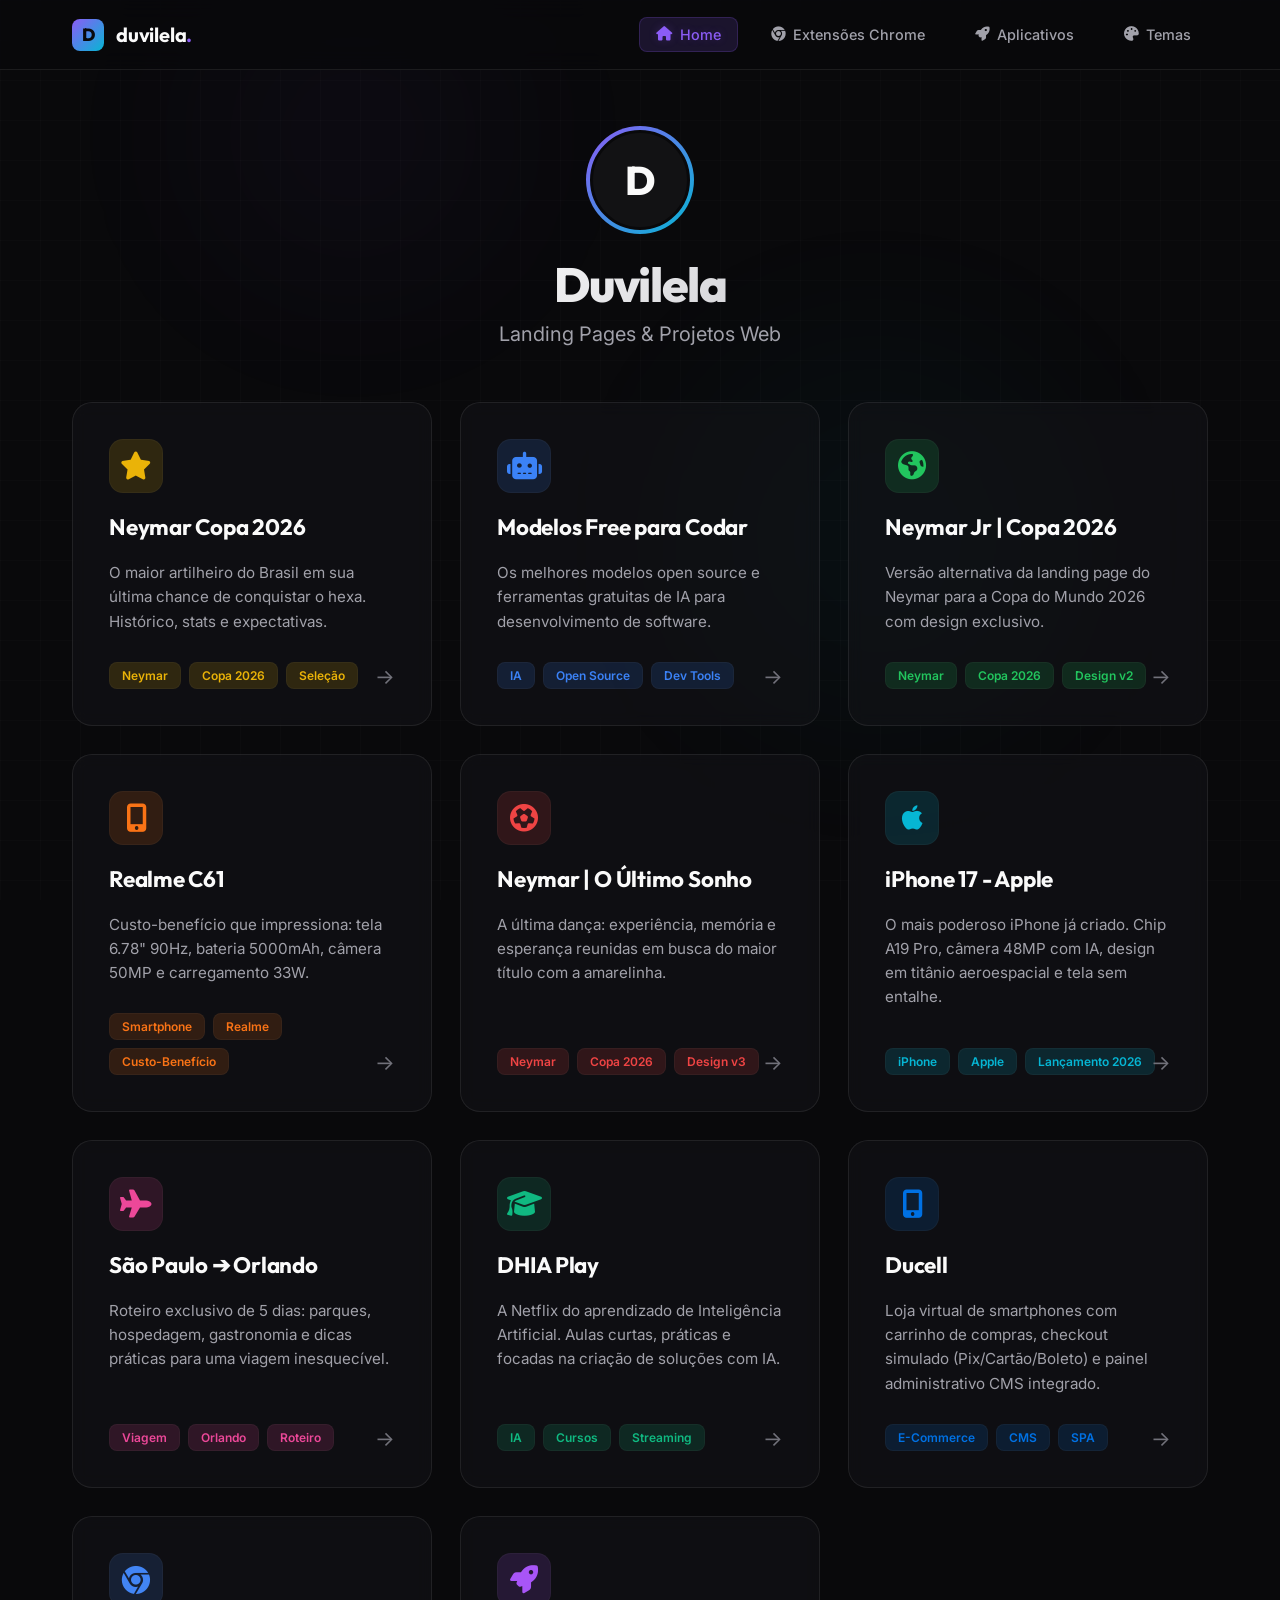
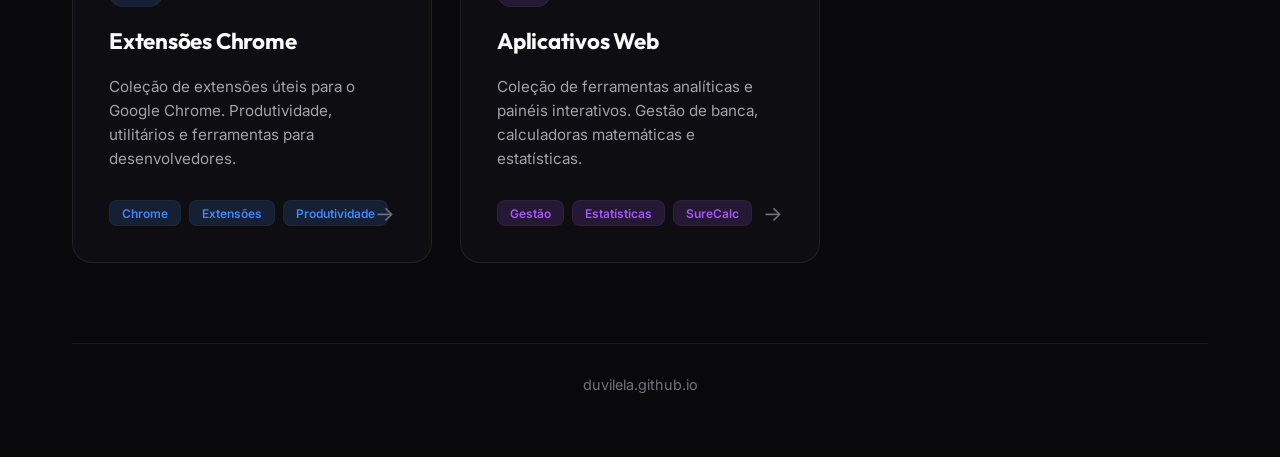
==== commit 0b558d02: "feat: add Aplicativos menu link and card to all landing page variations" ====
--- a/index.html
+++ b/index.html
@@ -744,6 +744,10 @@
                     <i class="fa-brands fa-chrome"></i>
                     <span>Extensões Chrome</span>
                 </button>
+                <button class="nav-btn" id="btn-apps" title="Aplicativos Web">
+                    <i class="fa-solid fa-rocket"></i>
+                    <span>Aplicativos</span>
+                </button>
                 <button class="nav-btn" id="btn-theme-switcher" title="Trocar Tema">
                     <i class="fa-solid fa-palette"></i>
                     <span>Temas</span>
@@ -896,6 +900,19 @@
                     <span class="tag">Chrome</span>
                     <span class="tag">Extensões</span>
                     <span class="tag">Produtividade</span>
+                </div>
+                <span class="card-arrow">→</span>
+            </a>
+
+            <!-- Aplicativos Web -->
+            <a href="https://duvilela.github.io/apps/index.html" class="card" style="--card-color: #a855f7; --card-color-glow: rgba(168, 85, 247, 0.15);">
+                <div class="card-icon"><i class="fa-solid fa-rocket"></i></div>
+                <h2>Aplicativos Web</h2>
+                <p>Coleção de ferramentas analíticas e painéis interativos. Gestão de banca, calculadoras matemáticas e estatísticas.</p>
+                <div class="card-tags">
+                    <span class="tag">Gestão</span>
+                    <span class="tag">Estatísticas</span>
+                    <span class="tag">SureCalc</span>
                 </div>
                 <span class="card-arrow">→</span>
             </a>
@@ -1070,6 +1087,12 @@
                 window.location.href = 'https://duvilela.github.io/dev-chrome/';
             });
         }
+        const btnApps = document.getElementById('btn-apps');
+        if (btnApps) {
+            btnApps.addEventListener('click', function(e) {
+                window.location.href = 'https://duvilela.github.io/apps/index.html';
+            });
+        }
         navBrand.addEventListener('click', e => showHome(e));
 
         // Popstate browser navigation
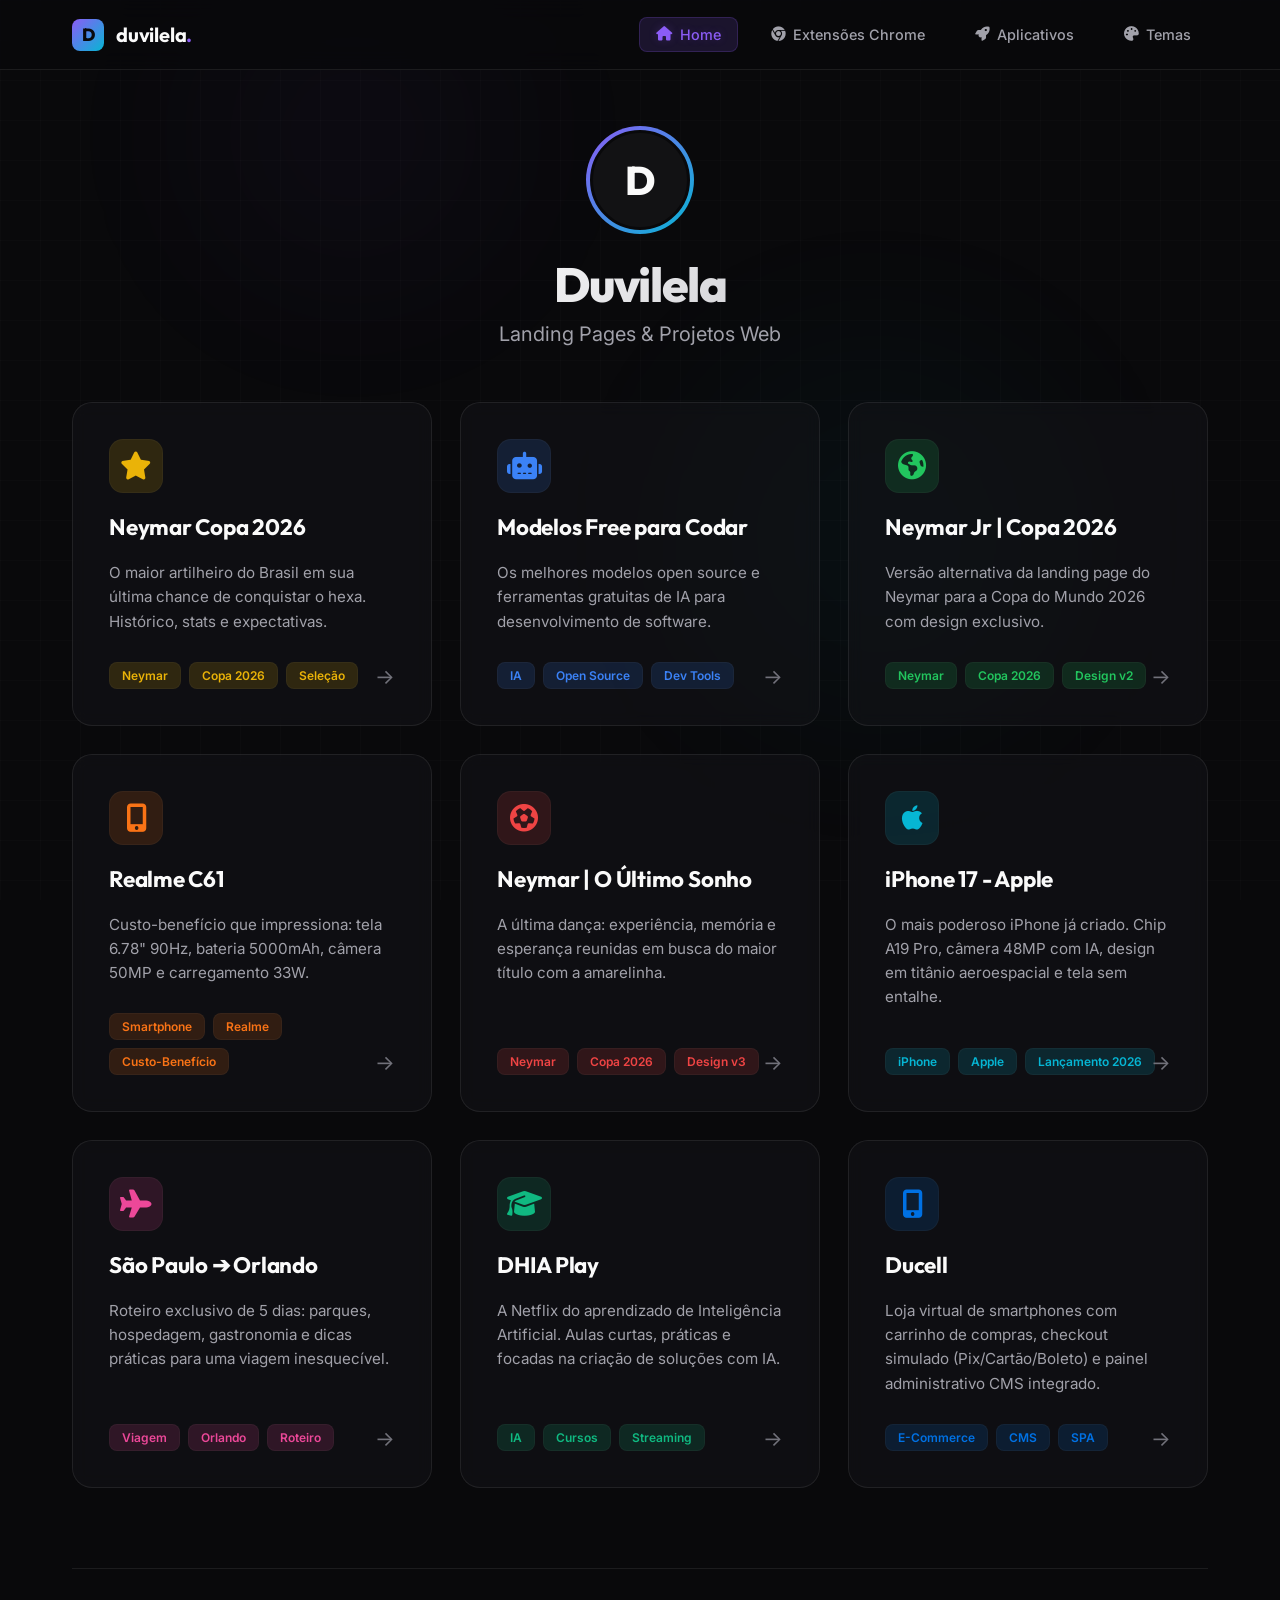
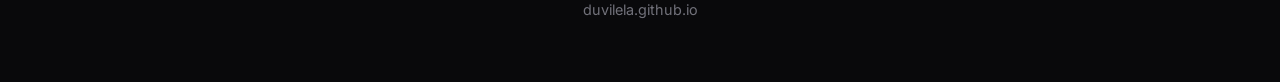
==== commit a402e203: "feat: remove Chrome Extensions and Apps cards from hub, and redirect Home button to main portfolio h" ====
--- a/index.html
+++ b/index.html
@@ -891,32 +891,7 @@
                 <span class="card-arrow">→</span>
             </a>
 
-            <!-- Extensões Chrome -->
-            <a href="https://duvilela.github.io/dev-chrome/" class="card" style="--card-color: #4285f4; --card-color-glow: rgba(66, 133, 244, 0.15);">
-                <div class="card-icon"><i class="fa-brands fa-chrome"></i></div>
-                <h2>Extensões Chrome</h2>
-                <p>Coleção de extensões úteis para o Google Chrome. Produtividade, utilitários e ferramentas para desenvolvedores.</p>
-                <div class="card-tags">
-                    <span class="tag">Chrome</span>
-                    <span class="tag">Extensões</span>
-                    <span class="tag">Produtividade</span>
-                </div>
-                <span class="card-arrow">→</span>
-            </a>
-
-            <!-- Aplicativos Web -->
-            <a href="https://duvilela.github.io/apps/index.html" class="card" style="--card-color: #a855f7; --card-color-glow: rgba(168, 85, 247, 0.15);">
-                <div class="card-icon"><i class="fa-solid fa-rocket"></i></div>
-                <h2>Aplicativos Web</h2>
-                <p>Coleção de ferramentas analíticas e painéis interativos. Gestão de banca, calculadoras matemáticas e estatísticas.</p>
-                <div class="card-tags">
-                    <span class="tag">Gestão</span>
-                    <span class="tag">Estatísticas</span>
-                    <span class="tag">SureCalc</span>
-                </div>
-                <span class="card-arrow">→</span>
-            </a>
-        </div>
+            </div>
 
         <footer>
             <p><!-- <a href="https://github.com/duvilela" target="_blank">GitHub</a> · --> duvilela.github.io</p>
@@ -1080,7 +1055,7 @@
             });
         });
 
-        btnHome.addEventListener('click', e => showHome(e));
+        btnHome.addEventListener('click', function(e) { window.location.href = 'https://duvilela.github.io/'; });
         const btnExtensions = document.getElementById('btn-extensions');
         if (btnExtensions) {
             btnExtensions.addEventListener('click', function(e) {
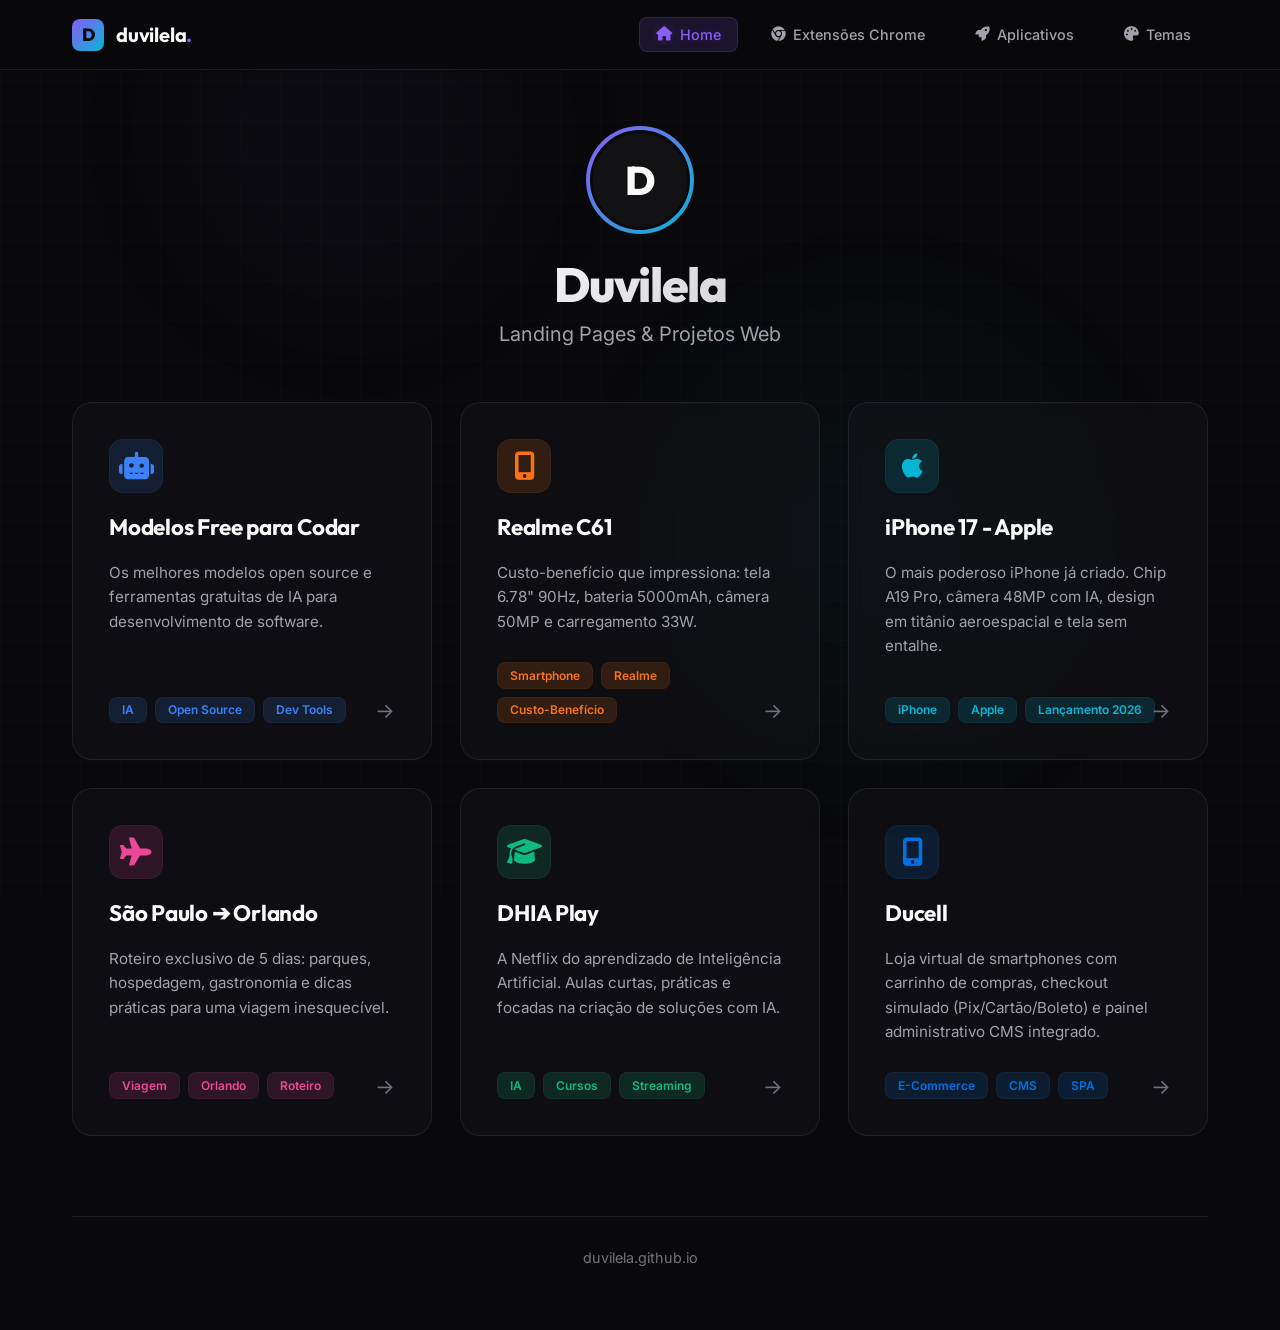
==== commit 04bd2d75: "Desativa cards das paginas do Neymar em index, index2, index3 e index4" ====
--- a/index.html
+++ b/index.html
@@ -775,7 +775,7 @@
 
         <div class="cards">
             <!-- Neymar Copa 2026 -->
-            <a href="neymarjr/index1.html" class="card" style="--card-color: #eab308; --card-color-glow: rgba(234, 179, 8, 0.15);">
+            <!-- <a href="neymarjr/index1.html" class="card" style="--card-color: #eab308; --card-color-glow: rgba(234, 179, 8, 0.15);">
                 <div class="card-icon"><i class="fa-solid fa-star"></i></div>
                 <h2>Neymar Copa 2026</h2>
                 <p>O maior artilheiro do Brasil em sua última chance de conquistar o hexa. Histórico, stats e expectativas.</p>
@@ -785,7 +785,7 @@
                     <span class="tag">Seleção</span>
                 </div>
                 <span class="card-arrow">→</span>
-            </a>
+            </a> -->
 
             <!-- Modelos Free para Codar -->
             <a href="codar/index2.html" class="card" style="--card-color: #3b82f6; --card-color-glow: rgba(59, 130, 246, 0.15);">
@@ -801,7 +801,7 @@
             </a>
 
             <!-- Neymar Jr Copa 2026 v2 -->
-            <a href="neymarjr/index3.html" class="card" style="--card-color: #22c55e; --card-color-glow: rgba(34, 197, 94, 0.15);">
+            <!-- <a href="neymarjr/index3.html" class="card" style="--card-color: #22c55e; --card-color-glow: rgba(34, 197, 94, 0.15);">
                 <div class="card-icon"><i class="fa-solid fa-earth-americas"></i></div>
                 <h2>Neymar Jr | Copa 2026</h2>
                 <p>Versão alternativa da landing page do Neymar para a Copa do Mundo 2026 com design exclusivo.</p>
@@ -811,7 +811,7 @@
                     <span class="tag">Design v2</span>
                 </div>
                 <span class="card-arrow">→</span>
-            </a>
+            </a> -->
 
             <!-- Realme C61 -->
             <a href="realmec61/realme-c61.html" class="card" style="--card-color: #f97316; --card-color-glow: rgba(249, 115, 22, 0.15);">
@@ -827,7 +827,7 @@
             </a>
 
             <!-- Neymar Último Sonho -->
-            <a href="neymarjr/index4.html" class="card" style="--card-color: #ef4444; --card-color-glow: rgba(239, 68, 68, 0.15);">
+            <!-- <a href="neymarjr/index4.html" class="card" style="--card-color: #ef4444; --card-color-glow: rgba(239, 68, 68, 0.15);">
                 <div class="card-icon"><i class="fa-solid fa-soccer-ball"></i></div>
                 <h2>Neymar | O Último Sonho</h2>
                 <p>A última dança: experiência, memória e esperança reunidas em busca do maior título com a amarelinha.</p>
@@ -837,7 +837,7 @@
                     <span class="tag">Design v3</span>
                 </div>
                 <span class="card-arrow">→</span>
-            </a>
+            </a> -->
 
             <!-- iPhone 17 -->
             <a href="grokfast/index.html" class="card" style="--card-color: #06b6d4; --card-color-glow: rgba(6, 182, 212, 0.15);">
